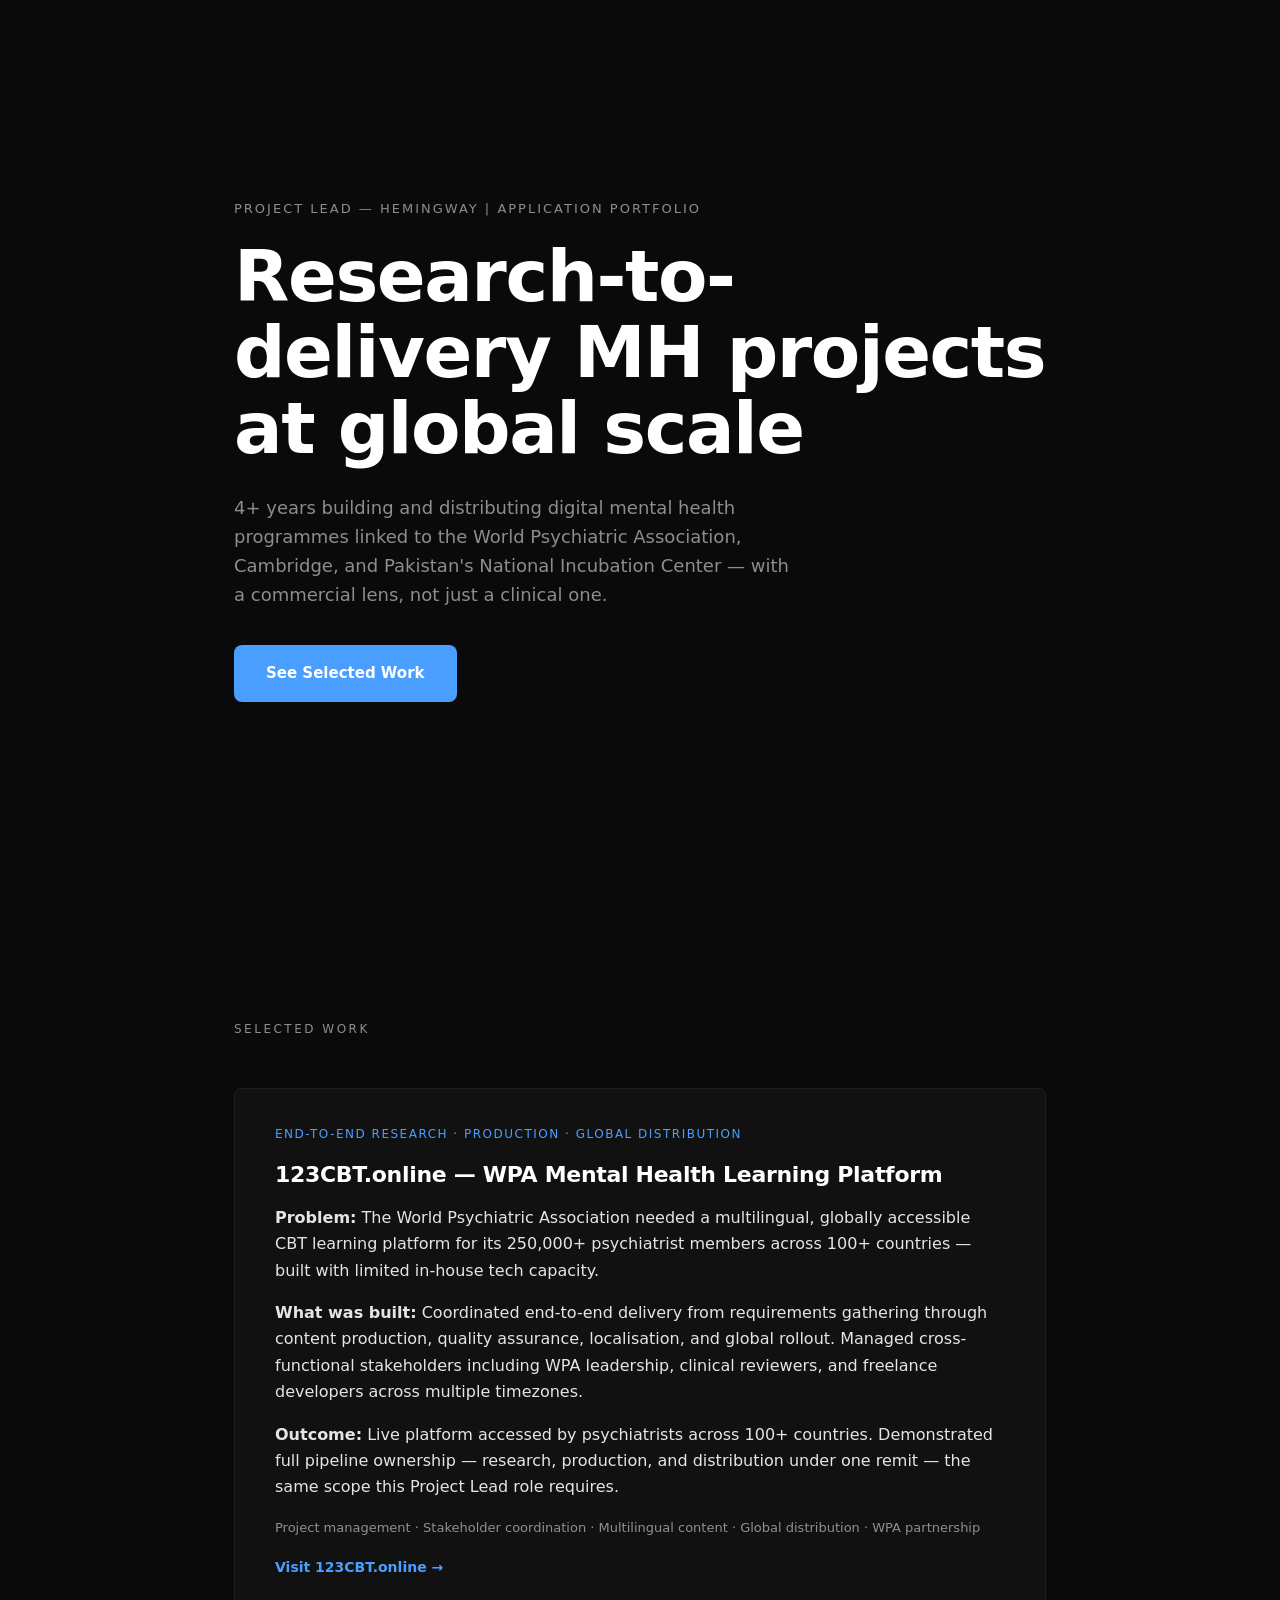
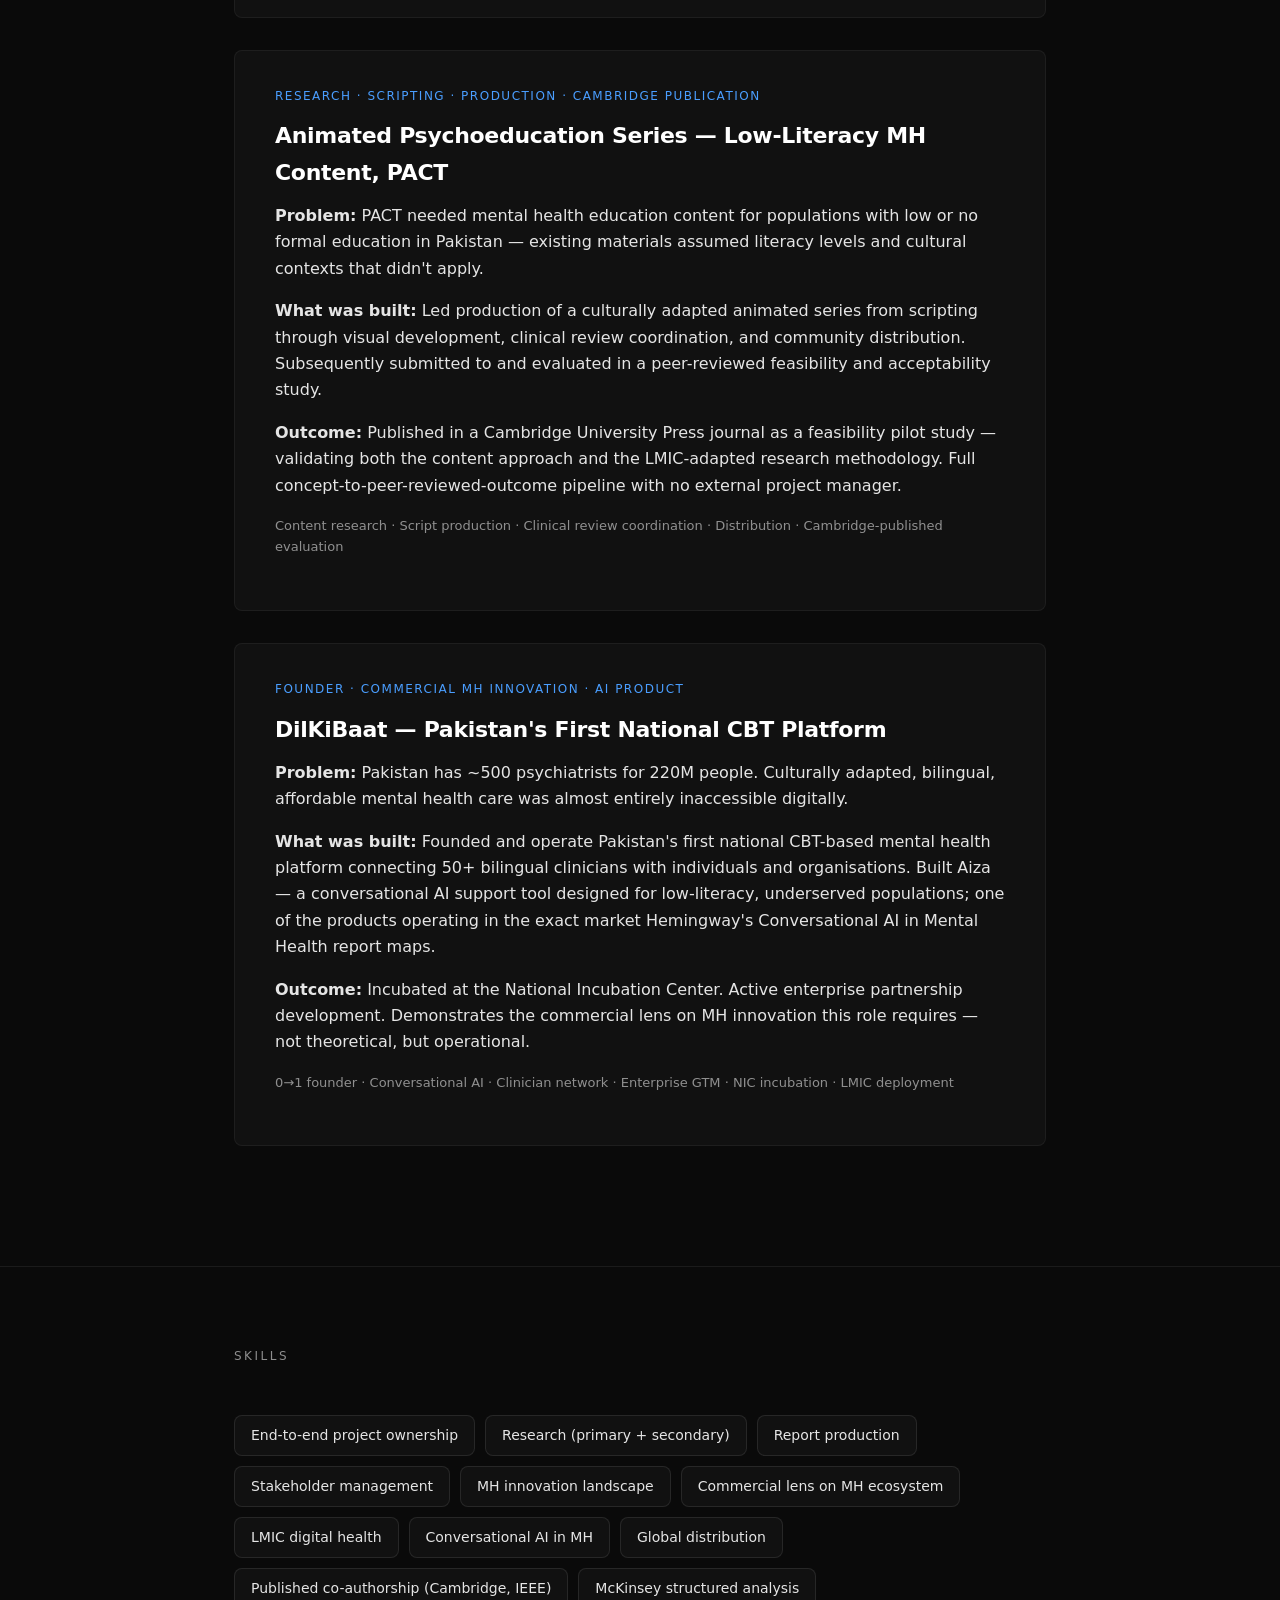
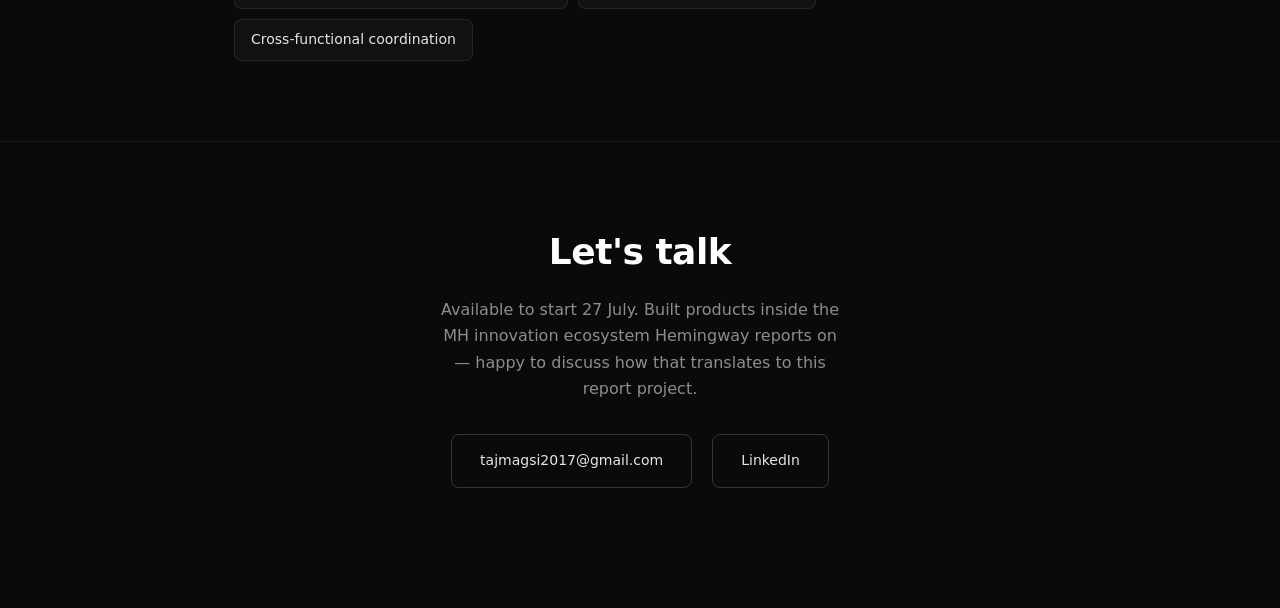
==== jobs/hemingway-project-lead/index.html @ 6c23b582 "Add portfolio page for hemingway-project-lead" ====
<!DOCTYPE html>
<html lang="en">
<head>
<meta charset="UTF-8">
<meta name="viewport" content="width=device-width, initial-scale=1.0">
<meta name="robots" content="noindex, nofollow">
<title>Taj M. Magsi — Project Lead, Hemingway | Portfolio</title>
<style>
  :root {
    --bg: #0A0A0A;
    --surface: #111111;
    --body: #E5E5E5;
    --secondary: rgba(229,229,229,0.6);
    --white: #FFFFFF;
    --radius: 8px;
    --accent: #4A9EFF;
  }

  *, *::before, *::after { box-sizing: border-box; margin: 0; padding: 0; }
  html { scroll-behavior: smooth; }

  body {
    background: var(--bg);
    color: var(--body);
    font-family: 'Segoe UI', system-ui, -apple-system, sans-serif;
    font-size: 16px;
    line-height: 1.65;
    -webkit-font-smoothing: antialiased;
  }

  a { color: var(--accent); text-decoration: none; }
  a:hover { text-decoration: underline; }

  .container { max-width: 860px; margin: 0 auto; padding: 0 24px; }
  section { padding: 120px 0; }
  @media (max-width: 768px) { section { padding: 80px 0; } }

  .hero {
    min-height: 100vh;
    display: flex;
    flex-direction: column;
    justify-content: center;
    padding: 80px 0;
  }

  .hero-label {
    font-size: 13px;
    letter-spacing: 2px;
    text-transform: uppercase;
    color: var(--secondary);
    margin-bottom: 20px;
  }

  .hero h1 {
    color: var(--white);
    font-size: clamp(42px, 7vw, 72px);
    letter-spacing: -0.02em;
    line-height: 1.05;
    margin-bottom: 28px;
  }

  .hero-sub {
    font-size: 18px;
    color: var(--secondary);
    max-width: 560px;
    line-height: 1.6;
    margin-bottom: 36px;
  }

  .hero-cta {
    display: inline-block;
    background: var(--accent);
    color: var(--white);
    padding: 16px 32px;
    border-radius: var(--radius);
    font-weight: 600;
    font-size: 15px;
    transition: opacity 200ms ease;
  }

  .hero-cta:hover { opacity: 0.85; text-decoration: none; }

  .section-label {
    font-size: 12px;
    letter-spacing: 2.5px;
    text-transform: uppercase;
    color: var(--secondary);
    margin-bottom: 48px;
  }

  .case-studies { display: flex; flex-direction: column; gap: 32px; }

  .case-card {
    background: var(--surface);
    border-radius: var(--radius);
    padding: 36px 40px;
    border: 1px solid rgba(229,229,229,0.06);
    transition: border-color 200ms ease;
  }

  .case-card:hover { border-color: rgba(74,158,255,0.3); }

  .case-tag {
    font-size: 12px;
    letter-spacing: 1.5px;
    text-transform: uppercase;
    color: var(--accent);
    margin-bottom: 12px;
  }

  .case-card h3 {
    color: var(--white);
    font-size: 22px;
    letter-spacing: -0.3px;
    margin-bottom: 12px;
  }

  .case-card p { color: var(--body); margin-bottom: 16px; }
  .case-stack { font-size: 13px; color: var(--secondary); margin-bottom: 16px; }
  .case-link { font-size: 14px; font-weight: 600; }

  .skills-section {
    border-top: 1px solid rgba(229,229,229,0.08);
    padding: 80px 0;
  }

  .skills-list { display: flex; flex-wrap: wrap; gap: 10px; margin-top: 32px; }

  .skill-chip {
    background: var(--surface);
    border: 1px solid rgba(229,229,229,0.1);
    border-radius: var(--radius);
    padding: 8px 16px;
    font-size: 14px;
    color: var(--body);
  }

  .contact-section {
    border-top: 1px solid rgba(229,229,229,0.08);
    padding: 80px 0 120px;
    text-align: center;
  }

  .contact-section h2 {
    color: var(--white);
    font-size: 36px;
    letter-spacing: -0.5px;
    margin-bottom: 16px;
  }

  .contact-section p {
    color: var(--secondary);
    margin-bottom: 32px;
    max-width: 400px;
    margin-left: auto;
    margin-right: auto;
  }

  .contact-links { display: flex; gap: 20px; justify-content: center; flex-wrap: wrap; }

  .contact-btn {
    display: inline-block;
    border: 1px solid rgba(229,229,229,0.2);
    border-radius: var(--radius);
    padding: 14px 28px;
    color: var(--body);
    font-size: 14px;
    transition: border-color 200ms ease, color 200ms ease;
  }

  .contact-btn:hover { border-color: var(--accent); color: var(--white); text-decoration: none; }

  .reveal {
    opacity: 0;
    transform: translateY(30px);
    transition: opacity 0.6s ease-out, transform 0.6s ease-out;
  }

  .reveal.visible { opacity: 1; transform: translateY(0); }
  .reveal:nth-child(2) { transition-delay: 80ms; }
  .reveal:nth-child(3) { transition-delay: 160ms; }

  @media (prefers-reduced-motion: reduce) {
    .reveal { opacity: 1; transform: none; transition: none; }
  }
</style>
</head>
<body>

<!-- HERO -->
<section class="hero">
  <div class="container">
    <div class="hero-label">Project Lead — Hemingway | Application Portfolio</div>
    <h1>Research-to-delivery MH projects at global scale</h1>
    <p class="hero-sub">4+ years building and distributing digital mental health programmes linked to the World Psychiatric Association, Cambridge, and Pakistan's National Incubation Center — with a commercial lens, not just a clinical one.</p>
    <a href="#work" class="hero-cta">See Selected Work</a>
  </div>
</section>

<!-- CASE STUDIES -->
<section id="work">
  <div class="container">
    <div class="section-label">Selected Work</div>
    <div class="case-studies">

      <div class="case-card reveal">
        <div class="case-tag">End-to-End Research · Production · Global Distribution</div>
        <h3>123CBT.online — WPA Mental Health Learning Platform</h3>
        <p><strong>Problem:</strong> The World Psychiatric Association needed a multilingual, globally accessible CBT learning platform for its 250,000+ psychiatrist members across 100+ countries — built with limited in-house tech capacity.</p>
        <p><strong>What was built:</strong> Coordinated end-to-end delivery from requirements gathering through content production, quality assurance, localisation, and global rollout. Managed cross-functional stakeholders including WPA leadership, clinical reviewers, and freelance developers across multiple timezones.</p>
        <p><strong>Outcome:</strong> Live platform accessed by psychiatrists across 100+ countries. Demonstrated full pipeline ownership — research, production, and distribution under one remit — the same scope this Project Lead role requires.</p>
        <div class="case-stack">Project management · Stakeholder coordination · Multilingual content · Global distribution · WPA partnership</div>
        <a href="https://123CBT.online" class="case-link">Visit 123CBT.online →</a>
      </div>

      <div class="case-card reveal">
        <div class="case-tag">Research · Scripting · Production · Cambridge Publication</div>
        <h3>Animated Psychoeducation Series — Low-Literacy MH Content, PACT</h3>
        <p><strong>Problem:</strong> PACT needed mental health education content for populations with low or no formal education in Pakistan — existing materials assumed literacy levels and cultural contexts that didn't apply.</p>
        <p><strong>What was built:</strong> Led production of a culturally adapted animated series from scripting through visual development, clinical review coordination, and community distribution. Subsequently submitted to and evaluated in a peer-reviewed feasibility and acceptability study.</p>
        <p><strong>Outcome:</strong> Published in a Cambridge University Press journal as a feasibility pilot study — validating both the content approach and the LMIC-adapted research methodology. Full concept-to-peer-reviewed-outcome pipeline with no external project manager.</p>
        <div class="case-stack">Content research · Script production · Clinical review coordination · Distribution · Cambridge-published evaluation</div>
      </div>

      <div class="case-card reveal">
        <div class="case-tag">Founder · Commercial MH Innovation · AI Product</div>
        <h3>DilKiBaat — Pakistan's First National CBT Platform</h3>
        <p><strong>Problem:</strong> Pakistan has ~500 psychiatrists for 220M people. Culturally adapted, bilingual, affordable mental health care was almost entirely inaccessible digitally.</p>
        <p><strong>What was built:</strong> Founded and operate Pakistan's first national CBT-based mental health platform connecting 50+ bilingual clinicians with individuals and organisations. Built Aiza — a conversational AI support tool designed for low-literacy, underserved populations; one of the products operating in the exact market Hemingway's Conversational AI in Mental Health report maps.</p>
        <p><strong>Outcome:</strong> Incubated at the National Incubation Center. Active enterprise partnership development. Demonstrates the commercial lens on MH innovation this role requires — not theoretical, but operational.</p>
        <div class="case-stack">0→1 founder · Conversational AI · Clinician network · Enterprise GTM · NIC incubation · LMIC deployment</div>
      </div>

    </div>
  </div>
</section>

<!-- SKILLS -->
<div class="skills-section">
  <div class="container">
    <div class="section-label">Skills</div>
    <div class="skills-list">
      <span class="skill-chip">End-to-end project ownership</span>
      <span class="skill-chip">Research (primary + secondary)</span>
      <span class="skill-chip">Report production</span>
      <span class="skill-chip">Stakeholder management</span>
      <span class="skill-chip">MH innovation landscape</span>
      <span class="skill-chip">Commercial lens on MH ecosystem</span>
      <span class="skill-chip">LMIC digital health</span>
      <span class="skill-chip">Conversational AI in MH</span>
      <span class="skill-chip">Global distribution</span>
      <span class="skill-chip">Published co-authorship (Cambridge, IEEE)</span>
      <span class="skill-chip">McKinsey structured analysis</span>
      <span class="skill-chip">Cross-functional coordination</span>
    </div>
  </div>
</div>

<!-- CONTACT -->
<div class="contact-section">
  <div class="container">
    <h2>Let's talk</h2>
    <p>Available to start 27 July. Built products inside the MH innovation ecosystem Hemingway reports on — happy to discuss how that translates to this report project.</p>
    <div class="contact-links">
      <a href="mailto:tajmagsi2017@gmail.com" class="contact-btn">tajmagsi2017@gmail.com</a>
      <a href="https://www.linkedin.com/in/tajmagsi" class="contact-btn">LinkedIn</a>
    </div>
  </div>
</div>

<script>
  const observer = new IntersectionObserver((entries) => {
    entries.forEach(e => { if (e.isIntersecting) e.target.classList.add('visible'); });
  }, { threshold: 0.2 });
  document.querySelectorAll('.reveal').forEach(el => observer.observe(el));
</script>

</body>
</html>
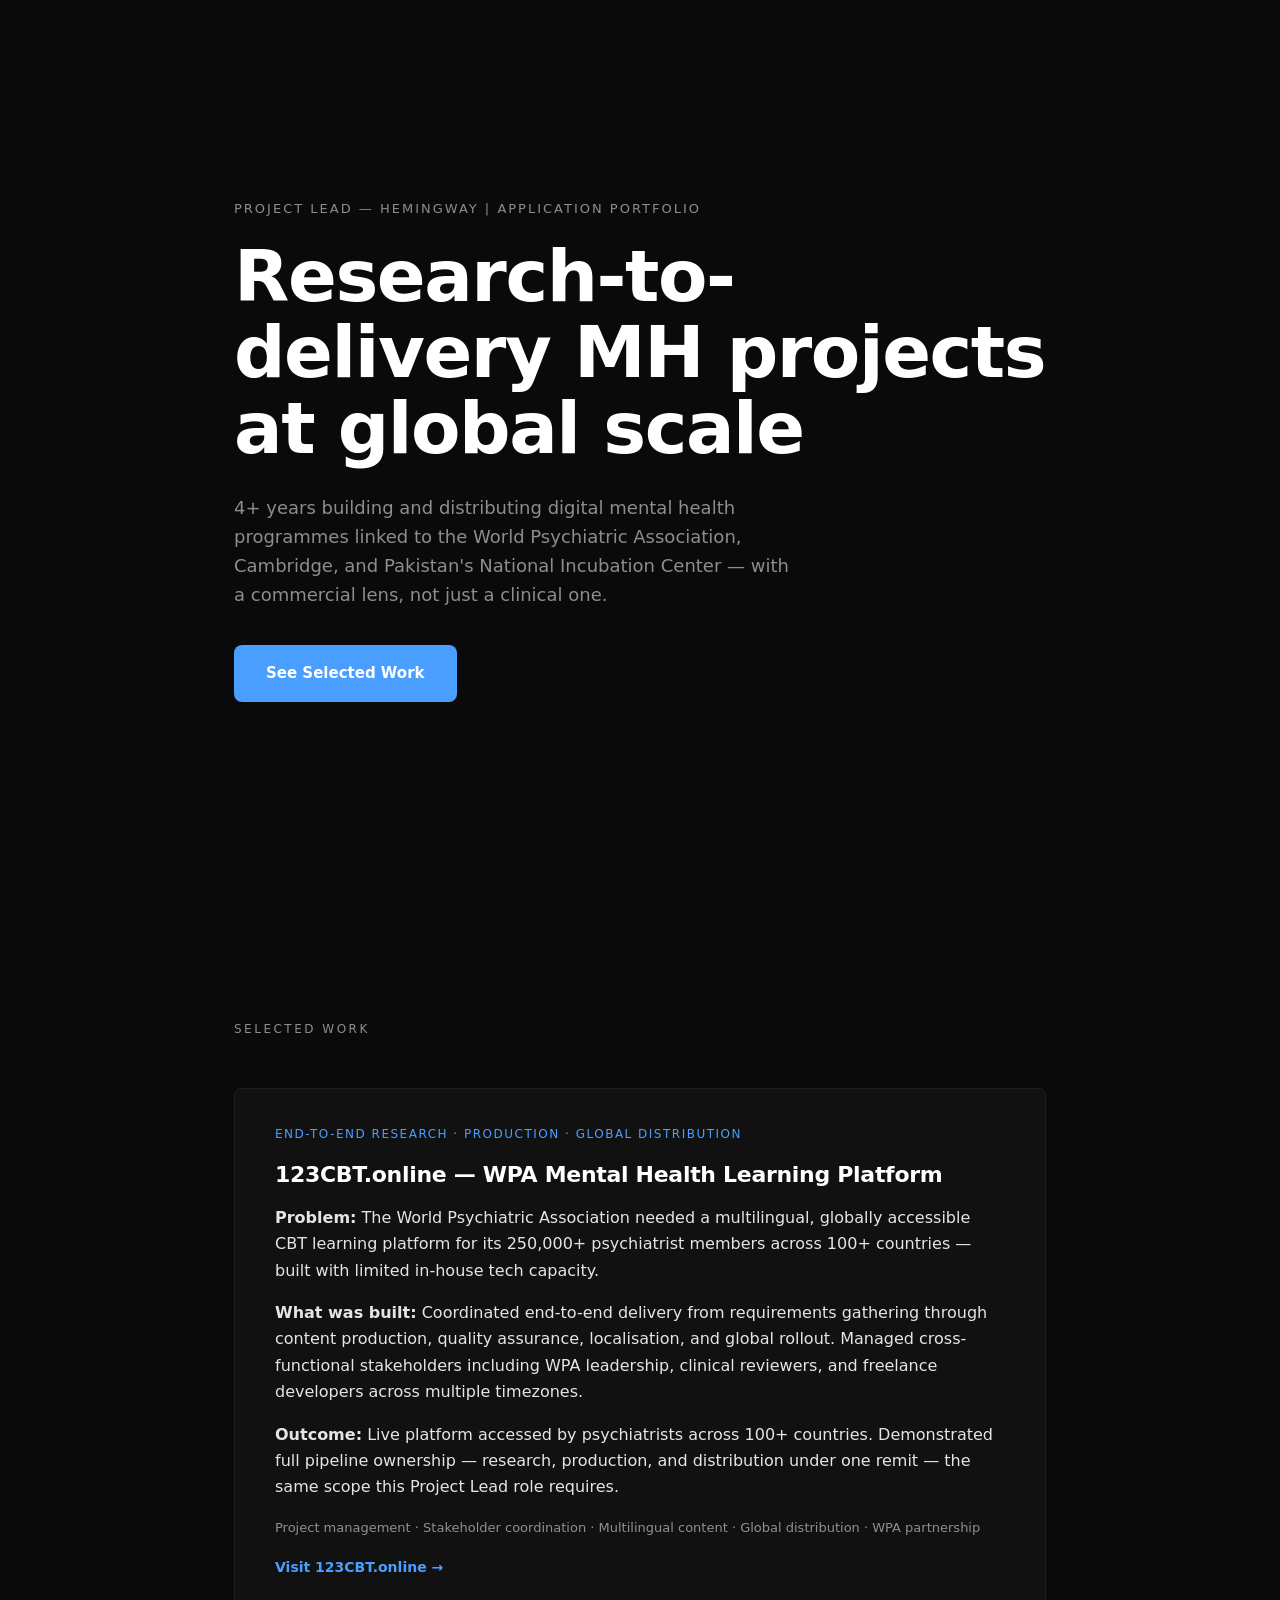
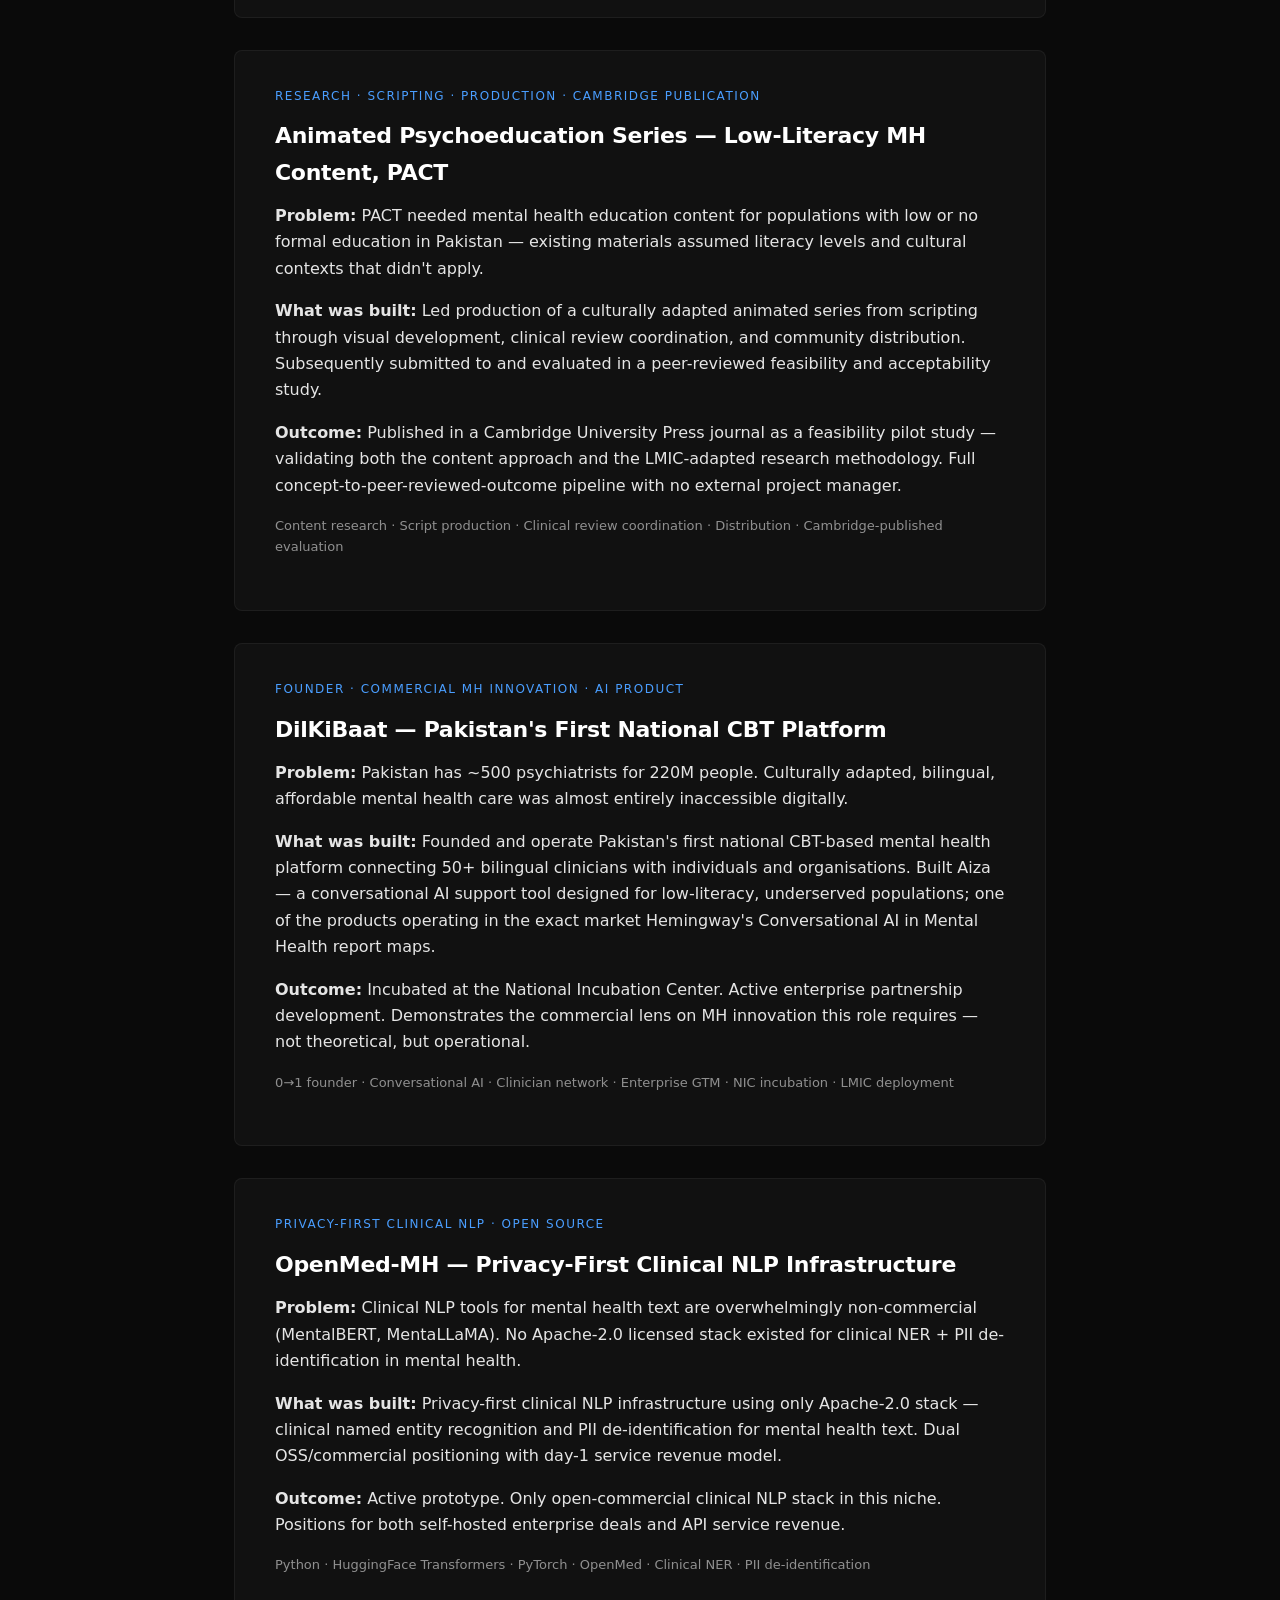
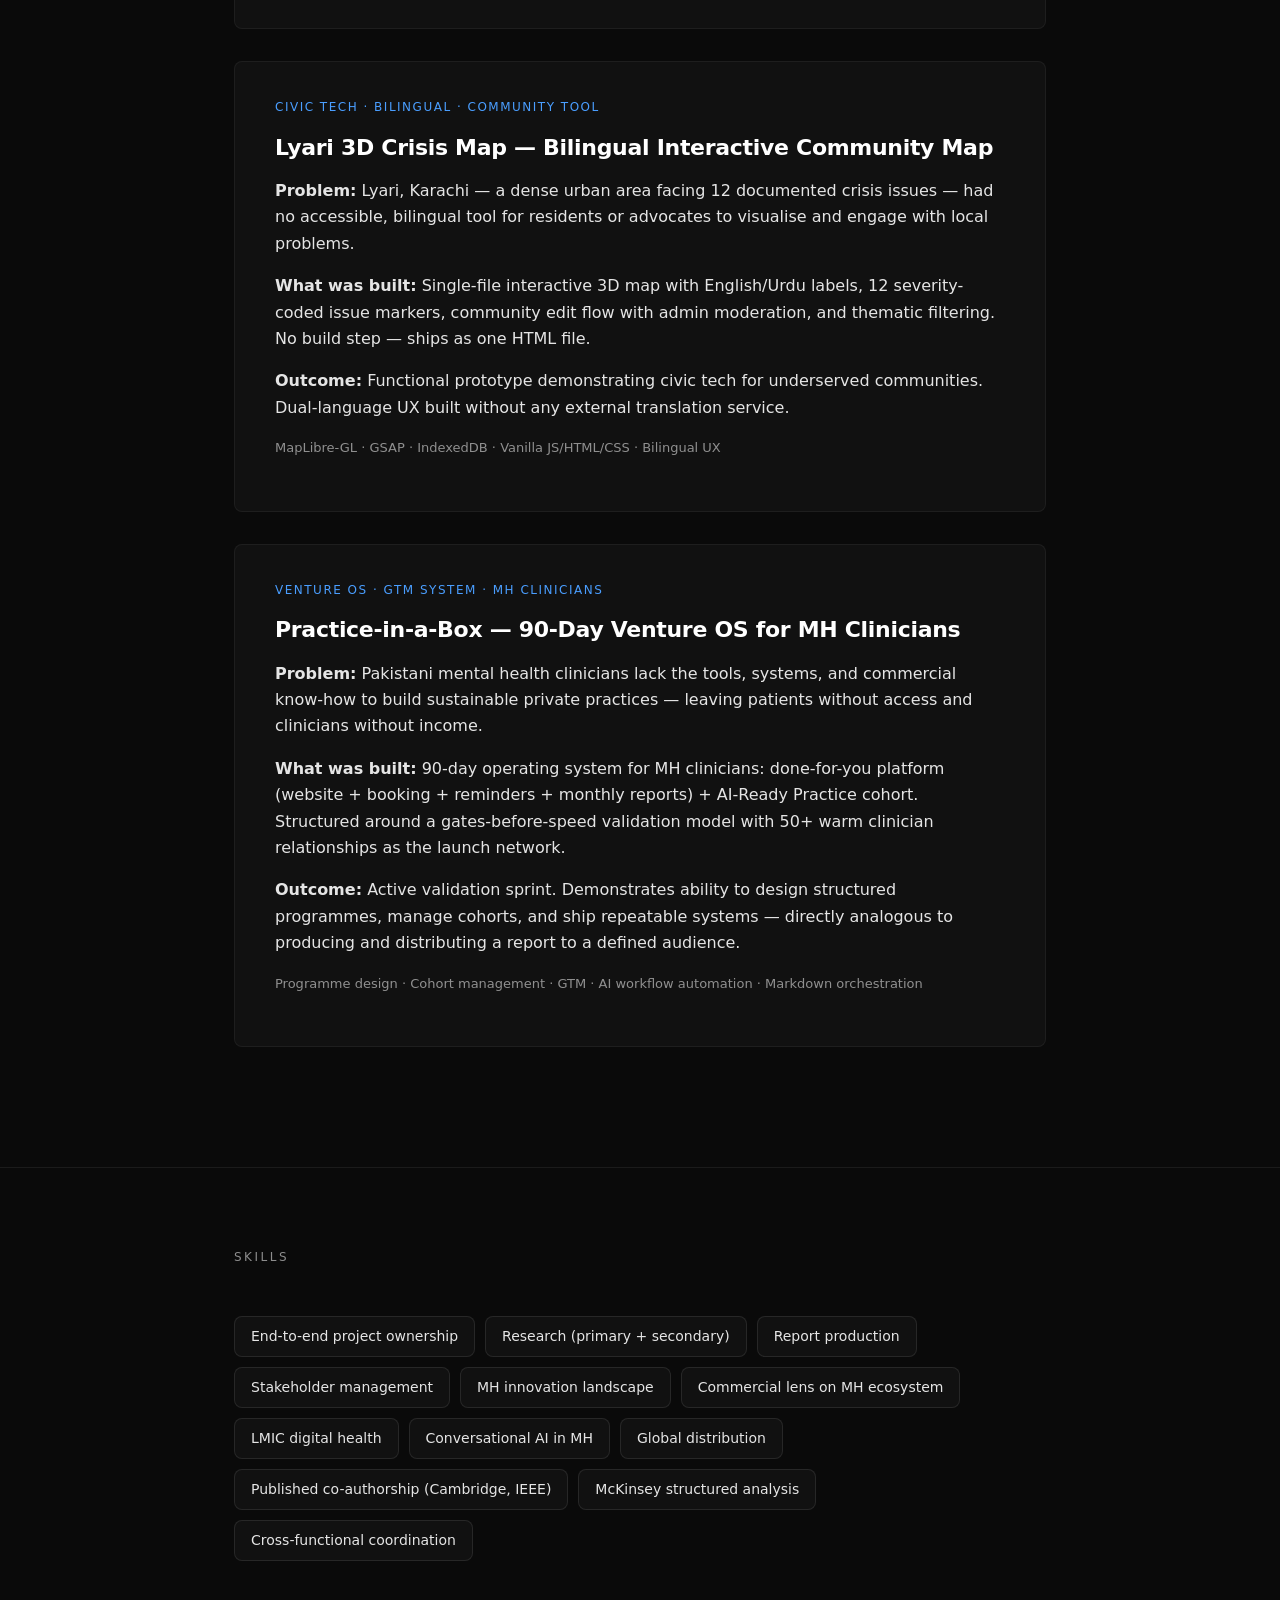
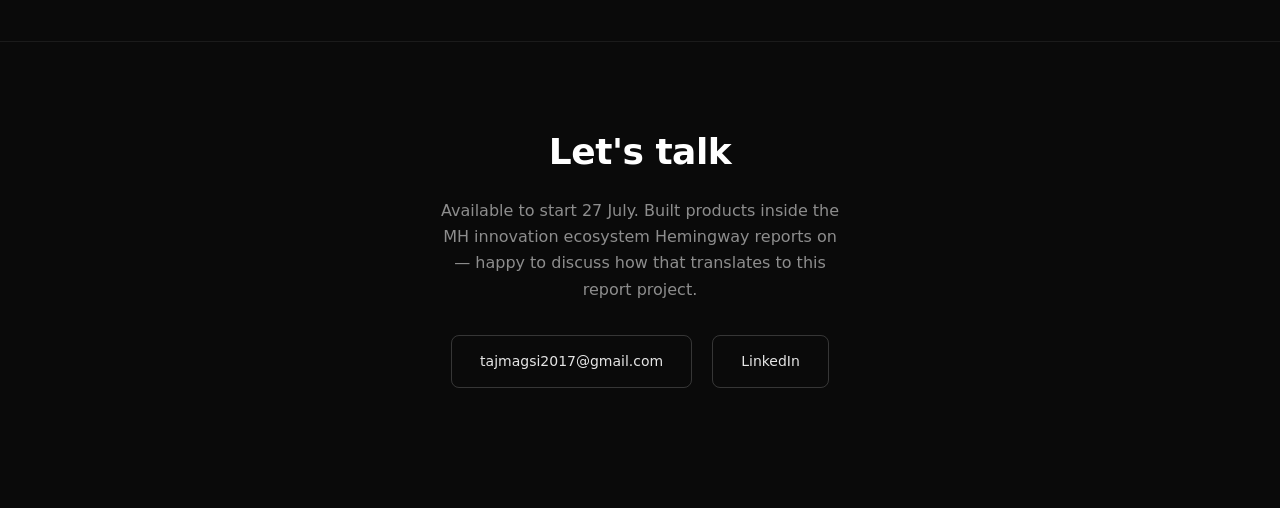
==== commit d660aeeb: "Rebuild portfolio: ember-editorial redesign with GSAP + WebGL Complete redesign referencing premium " ====
--- a/jobs/hemingway-project-lead/index.html
+++ b/jobs/hemingway-project-lead/index.html
@@ -229,6 +229,33 @@
         <p><strong>What was built:</strong> Founded and operate Pakistan's first national CBT-based mental health platform connecting 50+ bilingual clinicians with individuals and organisations. Built Aiza — a conversational AI support tool designed for low-literacy, underserved populations; one of the products operating in the exact market Hemingway's Conversational AI in Mental Health report maps.</p>
         <p><strong>Outcome:</strong> Incubated at the National Incubation Center. Active enterprise partnership development. Demonstrates the commercial lens on MH innovation this role requires — not theoretical, but operational.</p>
         <div class="case-stack">0→1 founder · Conversational AI · Clinician network · Enterprise GTM · NIC incubation · LMIC deployment</div>
+      </div>
+
+      <div class="case-card reveal">
+        <div class="case-tag">Privacy-First Clinical NLP · Open Source</div>
+        <h3>OpenMed-MH — Privacy-First Clinical NLP Infrastructure</h3>
+        <p><strong>Problem:</strong> Clinical NLP tools for mental health text are overwhelmingly non-commercial (MentalBERT, MentaLLaMA). No Apache-2.0 licensed stack existed for clinical NER + PII de-identification in mental health.</p>
+        <p><strong>What was built:</strong> Privacy-first clinical NLP infrastructure using only Apache-2.0 stack — clinical named entity recognition and PII de-identification for mental health text. Dual OSS/commercial positioning with day-1 service revenue model.</p>
+        <p><strong>Outcome:</strong> Active prototype. Only open-commercial clinical NLP stack in this niche. Positions for both self-hosted enterprise deals and API service revenue.</p>
+        <div class="case-stack">Python · HuggingFace Transformers · PyTorch · OpenMed · Clinical NER · PII de-identification</div>
+      </div>
+
+      <div class="case-card reveal">
+        <div class="case-tag">Civic Tech · Bilingual · Community Tool</div>
+        <h3>Lyari 3D Crisis Map — Bilingual Interactive Community Map</h3>
+        <p><strong>Problem:</strong> Lyari, Karachi — a dense urban area facing 12 documented crisis issues — had no accessible, bilingual tool for residents or advocates to visualise and engage with local problems.</p>
+        <p><strong>What was built:</strong> Single-file interactive 3D map with English/Urdu labels, 12 severity-coded issue markers, community edit flow with admin moderation, and thematic filtering. No build step — ships as one HTML file.</p>
+        <p><strong>Outcome:</strong> Functional prototype demonstrating civic tech for underserved communities. Dual-language UX built without any external translation service.</p>
+        <div class="case-stack">MapLibre-GL · GSAP · IndexedDB · Vanilla JS/HTML/CSS · Bilingual UX</div>
+      </div>
+
+      <div class="case-card reveal">
+        <div class="case-tag">Venture OS · GTM System · MH Clinicians</div>
+        <h3>Practice-in-a-Box — 90-Day Venture OS for MH Clinicians</h3>
+        <p><strong>Problem:</strong> Pakistani mental health clinicians lack the tools, systems, and commercial know-how to build sustainable private practices — leaving patients without access and clinicians without income.</p>
+        <p><strong>What was built:</strong> 90-day operating system for MH clinicians: done-for-you platform (website + booking + reminders + monthly reports) + AI-Ready Practice cohort. Structured around a gates-before-speed validation model with 50+ warm clinician relationships as the launch network.</p>
+        <p><strong>Outcome:</strong> Active validation sprint. Demonstrates ability to design structured programmes, manage cohorts, and ship repeatable systems — directly analogous to producing and distributing a report to a defined audience.</p>
+        <div class="case-stack">Programme design · Cohort management · GTM · AI workflow automation · Markdown orchestration</div>
       </div>
 
     </div>
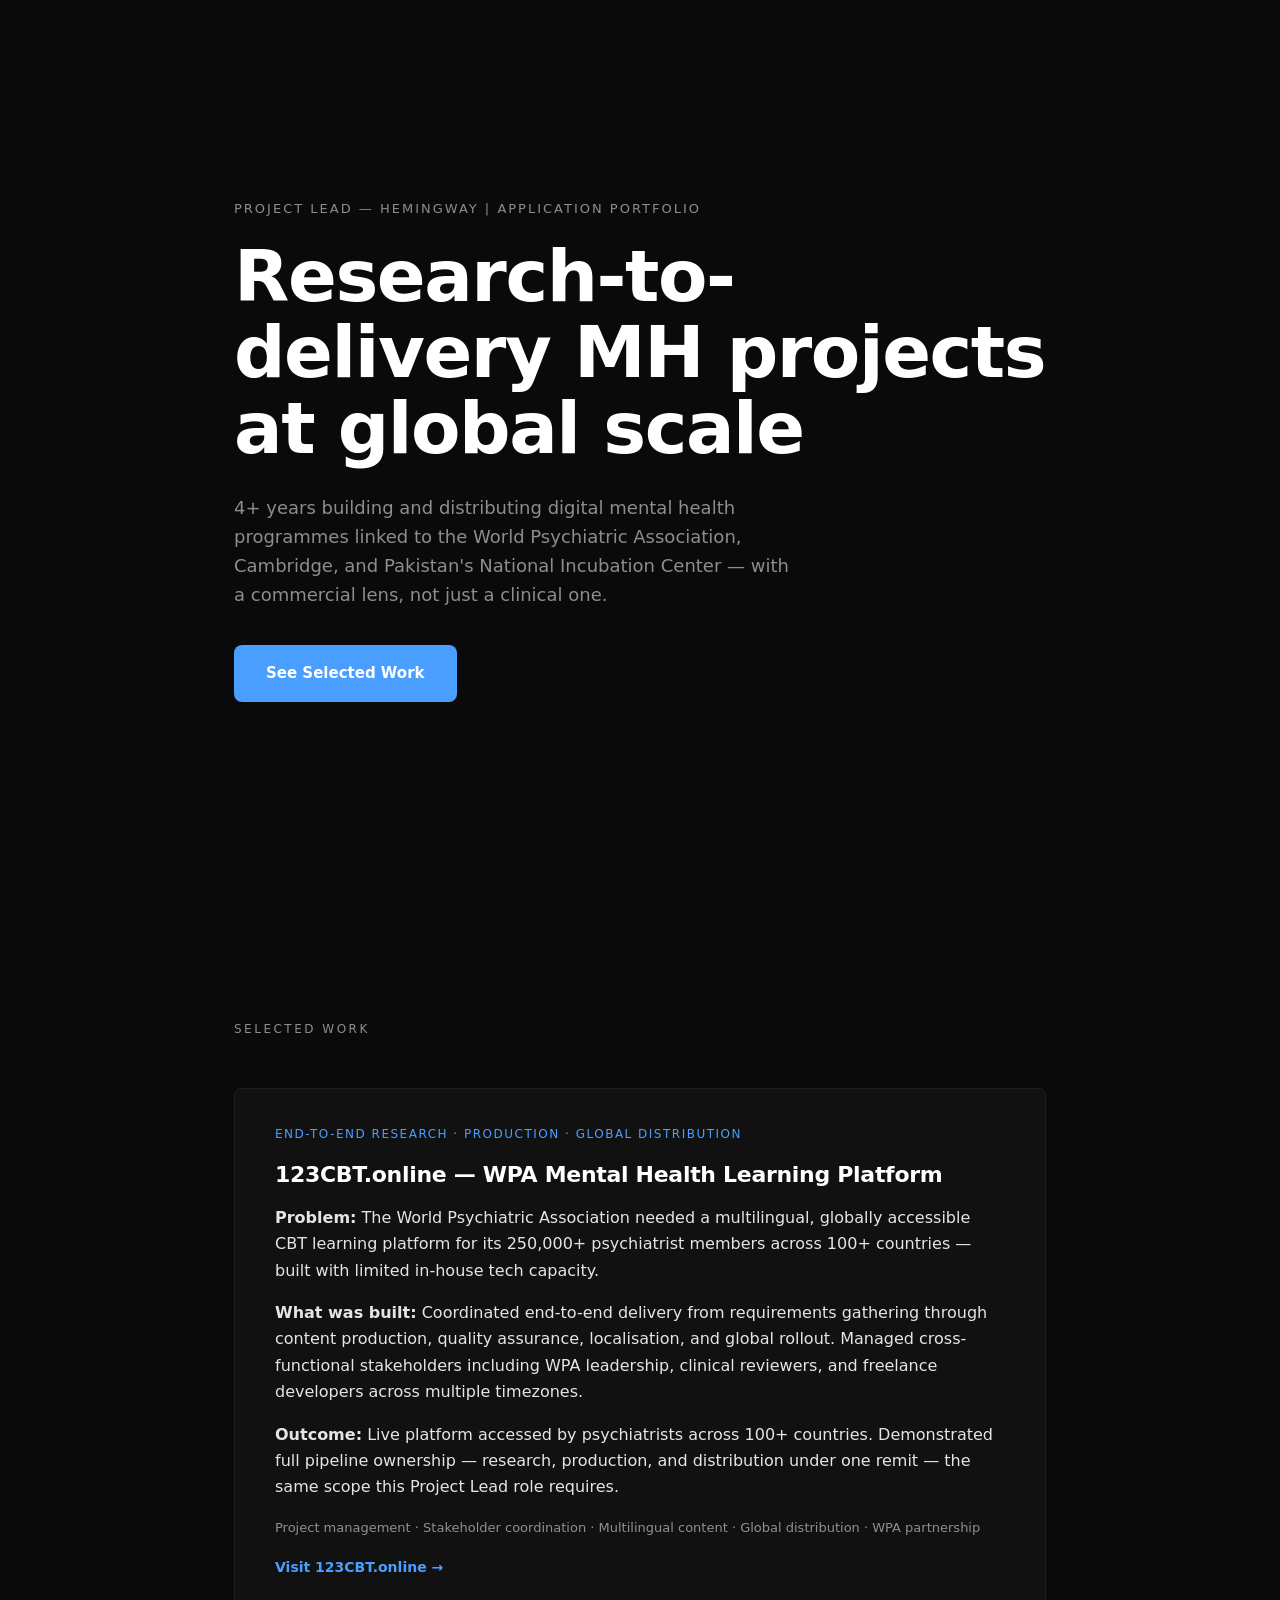
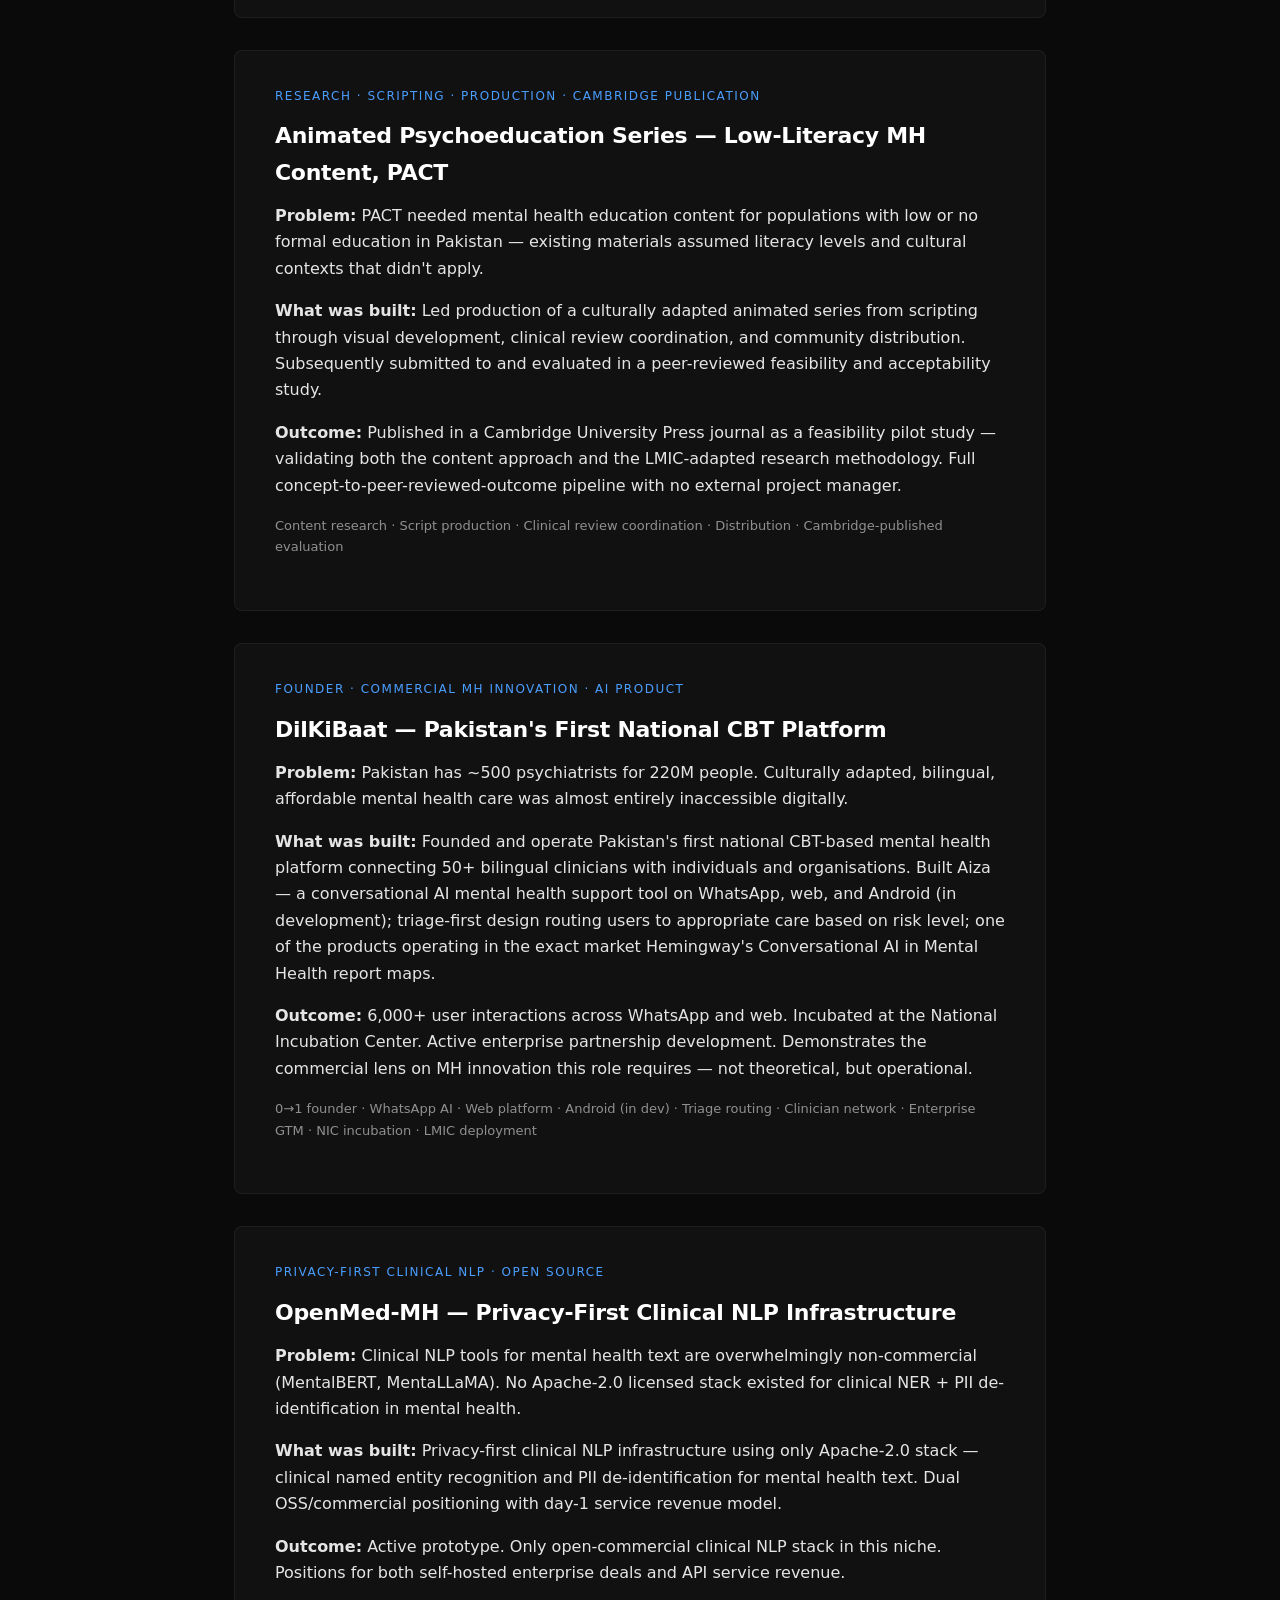
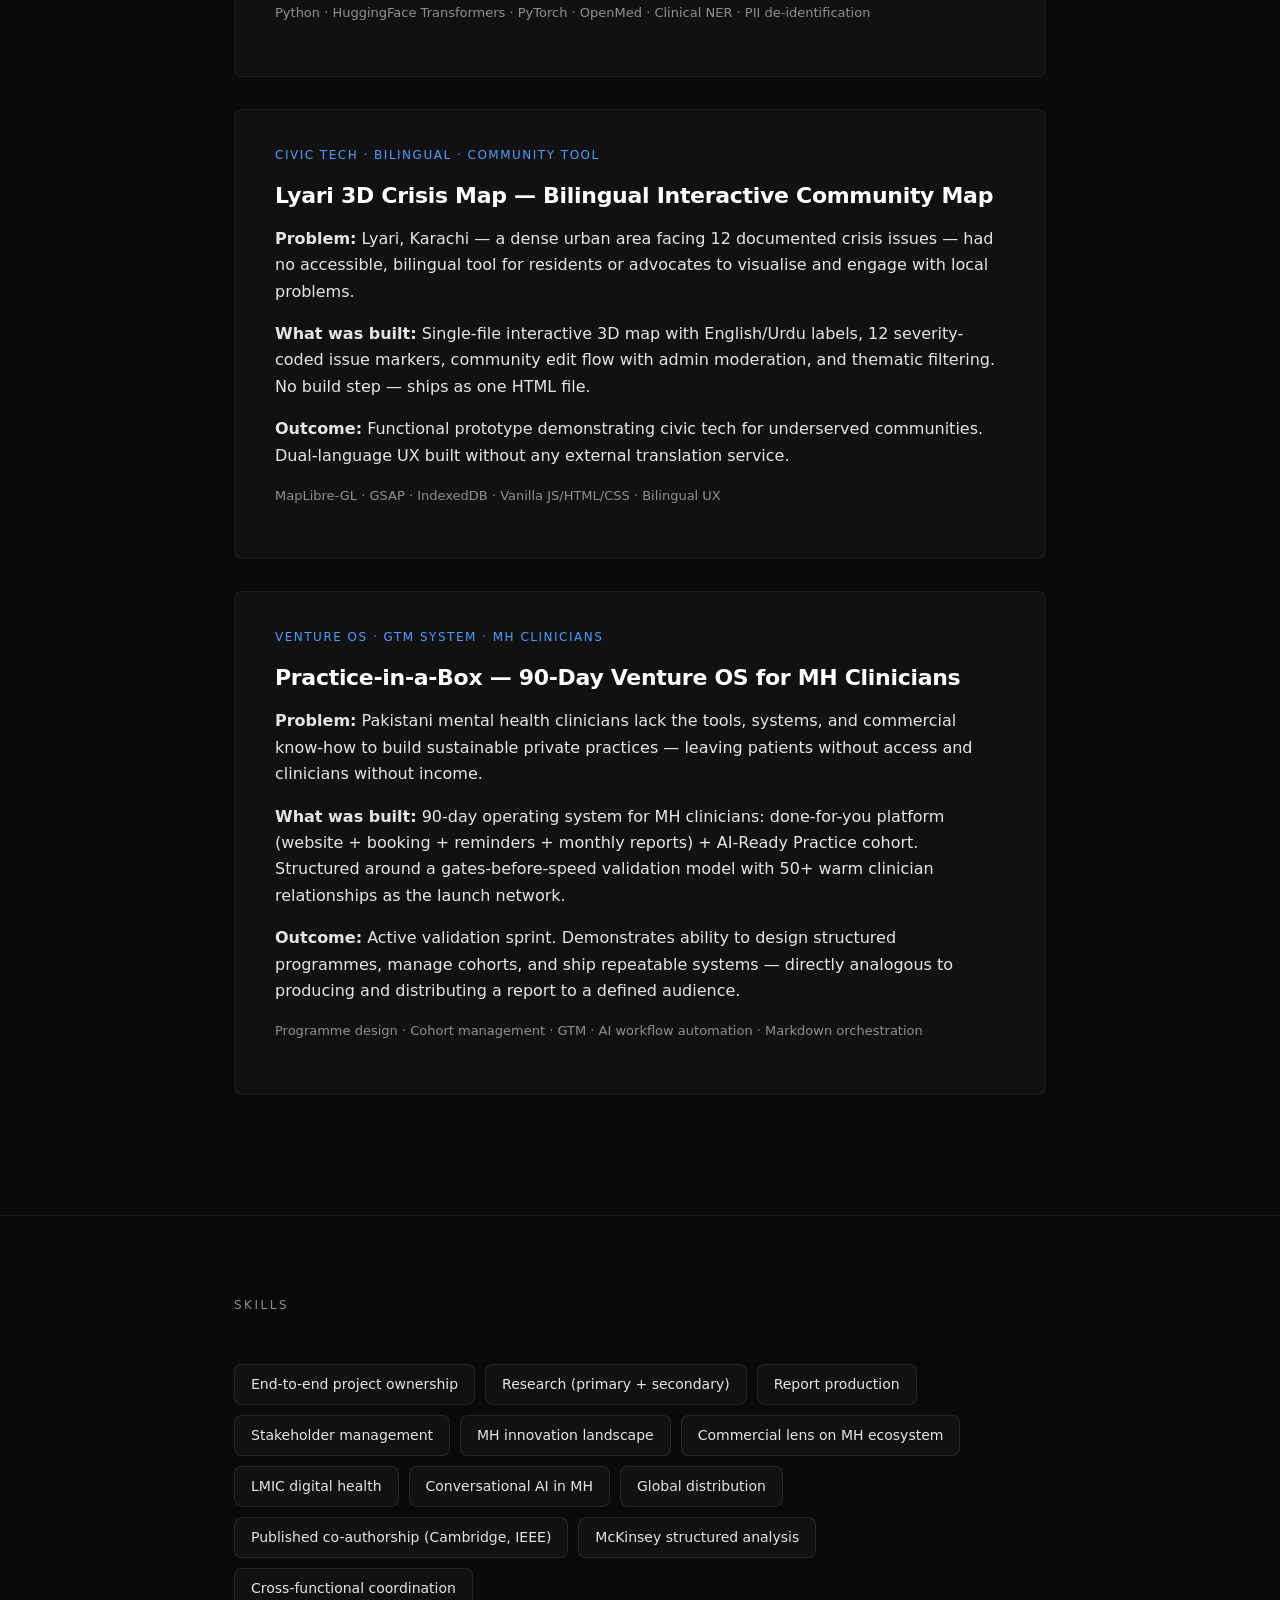
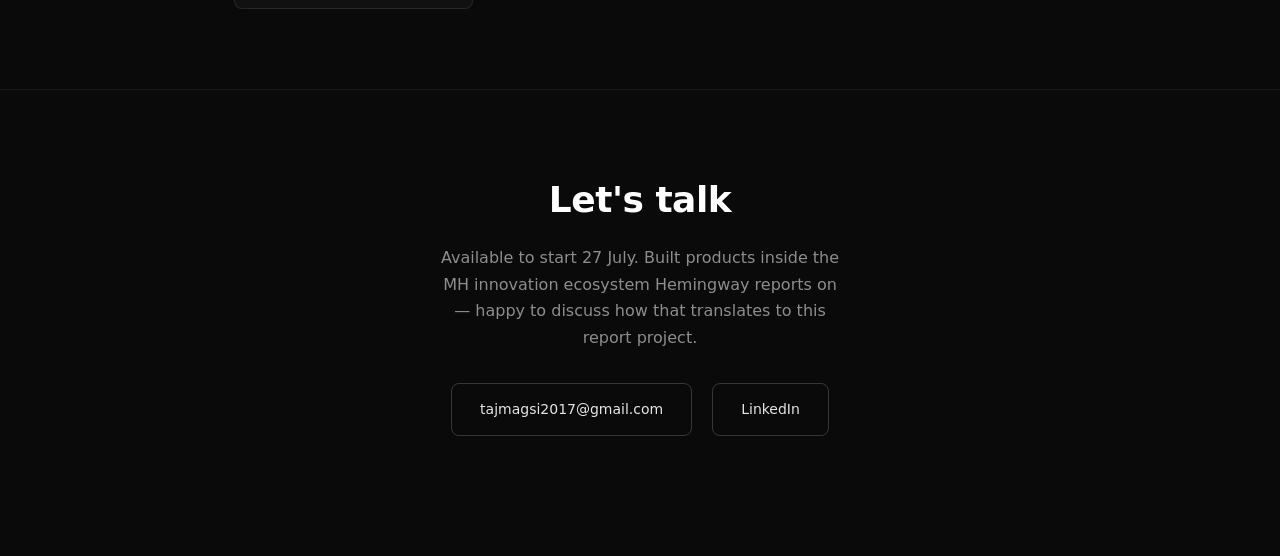
==== commit f9d3e67c: "Add Aiza metrics: WhatsApp + web + Android, 6K+ interactions, triage routing - Stats bar: "9+ Produc" ====
--- a/jobs/hemingway-project-lead/index.html
+++ b/jobs/hemingway-project-lead/index.html
@@ -226,9 +226,9 @@
         <div class="case-tag">Founder · Commercial MH Innovation · AI Product</div>
         <h3>DilKiBaat — Pakistan's First National CBT Platform</h3>
         <p><strong>Problem:</strong> Pakistan has ~500 psychiatrists for 220M people. Culturally adapted, bilingual, affordable mental health care was almost entirely inaccessible digitally.</p>
-        <p><strong>What was built:</strong> Founded and operate Pakistan's first national CBT-based mental health platform connecting 50+ bilingual clinicians with individuals and organisations. Built Aiza — a conversational AI support tool designed for low-literacy, underserved populations; one of the products operating in the exact market Hemingway's Conversational AI in Mental Health report maps.</p>
-        <p><strong>Outcome:</strong> Incubated at the National Incubation Center. Active enterprise partnership development. Demonstrates the commercial lens on MH innovation this role requires — not theoretical, but operational.</p>
-        <div class="case-stack">0→1 founder · Conversational AI · Clinician network · Enterprise GTM · NIC incubation · LMIC deployment</div>
+        <p><strong>What was built:</strong> Founded and operate Pakistan's first national CBT-based mental health platform connecting 50+ bilingual clinicians with individuals and organisations. Built Aiza — a conversational AI mental health support tool on WhatsApp, web, and Android (in development); triage-first design routing users to appropriate care based on risk level; one of the products operating in the exact market Hemingway's Conversational AI in Mental Health report maps.</p>
+        <p><strong>Outcome:</strong> 6,000+ user interactions across WhatsApp and web. Incubated at the National Incubation Center. Active enterprise partnership development. Demonstrates the commercial lens on MH innovation this role requires — not theoretical, but operational.</p>
+        <div class="case-stack">0→1 founder · WhatsApp AI · Web platform · Android (in dev) · Triage routing · Clinician network · Enterprise GTM · NIC incubation · LMIC deployment</div>
       </div>
 
       <div class="case-card reveal">
